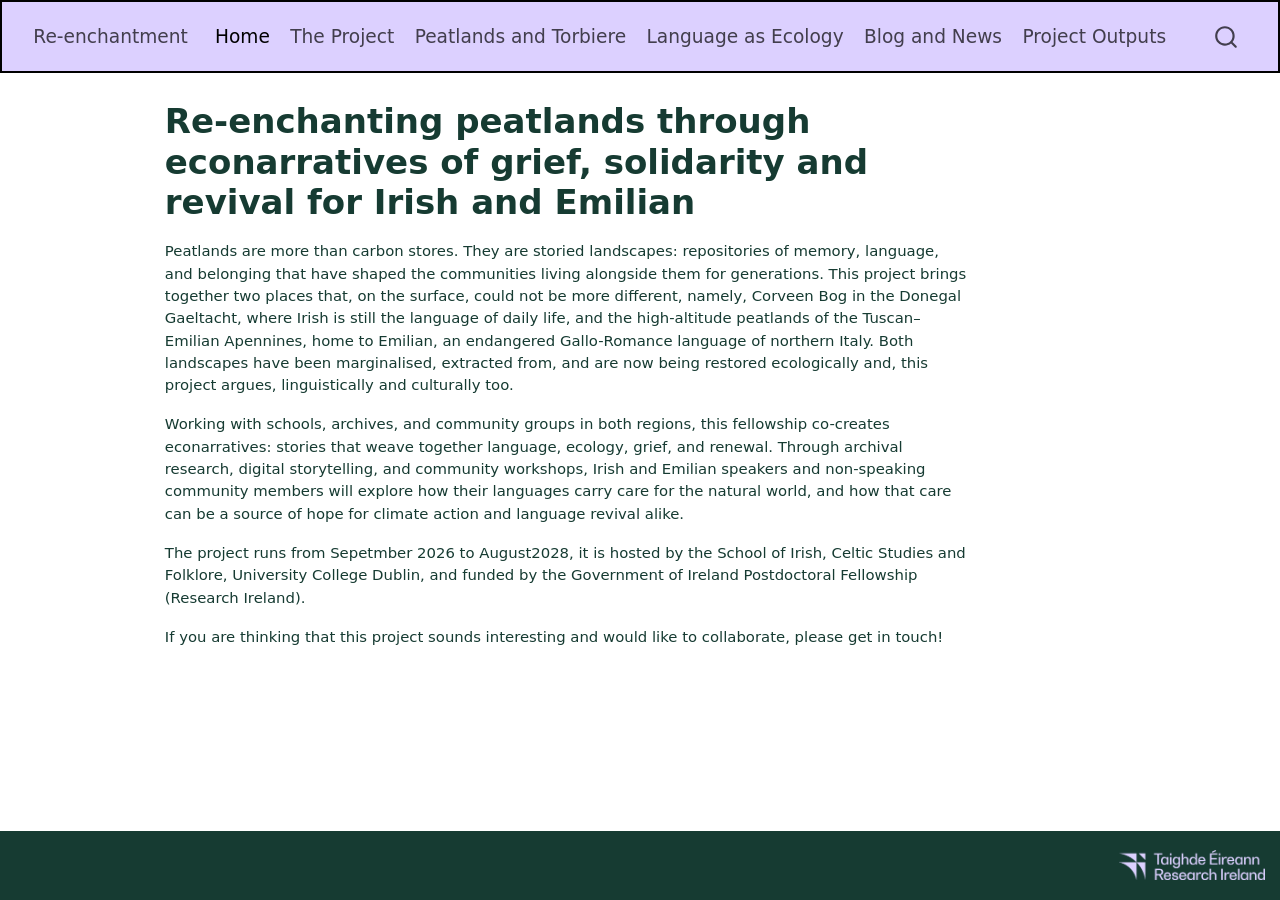
==== docs/index.html @ 51515327 "updates" ====
<!DOCTYPE html>
<html xmlns="http://www.w3.org/1999/xhtml" lang="en" xml:lang="en"><head>

<meta charset="utf-8">
<meta name="generator" content="quarto-1.8.26">

<meta name="viewport" content="width=device-width, initial-scale=1.0, user-scalable=yes">


<title>Re-enchanting peatlands through econarratives of grief, solidarity and revival for Irish and Emilian – Re-enchantment</title>
<style>
code{white-space: pre-wrap;}
span.smallcaps{font-variant: small-caps;}
div.columns{display: flex; gap: min(4vw, 1.5em);}
div.column{flex: auto; overflow-x: auto;}
div.hanging-indent{margin-left: 1.5em; text-indent: -1.5em;}
ul.task-list{list-style: none;}
ul.task-list li input[type="checkbox"] {
  width: 0.8em;
  margin: 0 0.8em 0.2em -1em; /* quarto-specific, see https://github.com/quarto-dev/quarto-cli/issues/4556 */ 
  vertical-align: middle;
}
</style>


<script src="site_libs/quarto-nav/quarto-nav.js"></script>
<script src="site_libs/quarto-nav/headroom.min.js"></script>
<script src="site_libs/clipboard/clipboard.min.js"></script>
<script src="site_libs/quarto-search/autocomplete.umd.js"></script>
<script src="site_libs/quarto-search/fuse.min.js"></script>
<script src="site_libs/quarto-search/quarto-search.js"></script>
<meta name="quarto:offset" content="./">
<script src="site_libs/quarto-html/quarto.js" type="module"></script>
<script src="site_libs/quarto-html/tabsets/tabsets.js" type="module"></script>
<script src="site_libs/quarto-html/axe/axe-check.js" type="module"></script>
<script src="site_libs/quarto-html/popper.min.js"></script>
<script src="site_libs/quarto-html/tippy.umd.min.js"></script>
<script src="site_libs/quarto-html/anchor.min.js"></script>
<link href="site_libs/quarto-html/tippy.css" rel="stylesheet">
<link href="site_libs/quarto-html/quarto-syntax-highlighting-587c61ba64f3a5504c4d52d930310e48.css" rel="stylesheet" id="quarto-text-highlighting-styles">
<script src="site_libs/bootstrap/bootstrap.min.js"></script>
<link href="site_libs/bootstrap/bootstrap-icons.css" rel="stylesheet">
<link href="site_libs/bootstrap/bootstrap-256f90f2b0f2d18061ef7e98c6ca9e3e.min.css" rel="stylesheet" append-hash="true" id="quarto-bootstrap" data-mode="light">
<script id="quarto-search-options" type="application/json">{
  "location": "navbar",
  "copy-button": false,
  "collapse-after": 3,
  "panel-placement": "end",
  "type": "overlay",
  "limit": 50,
  "keyboard-shortcut": [
    "f",
    "/",
    "s"
  ],
  "show-item-context": false,
  "language": {
    "search-no-results-text": "No results",
    "search-matching-documents-text": "matching documents",
    "search-copy-link-title": "Copy link to search",
    "search-hide-matches-text": "Hide additional matches",
    "search-more-match-text": "more match in this document",
    "search-more-matches-text": "more matches in this document",
    "search-clear-button-title": "Clear",
    "search-text-placeholder": "",
    "search-detached-cancel-button-title": "Cancel",
    "search-submit-button-title": "Submit",
    "search-label": "Search"
  }
}</script>


<link rel="stylesheet" href="styles.css">
</head>

<body class="nav-fixed quarto-light">

<div id="quarto-search-results"></div>
  <header id="quarto-header" class="headroom fixed-top">
    <nav class="navbar navbar-expand-lg " data-bs-theme="dark">
      <div class="navbar-container container-fluid">
      <div class="navbar-brand-container mx-auto">
    <a class="navbar-brand" href="./index.html">
    <span class="navbar-title">Re-enchantment</span>
    </a>
  </div>
            <div id="quarto-search" class="" title="Search"></div>
          <button class="navbar-toggler" type="button" data-bs-toggle="collapse" data-bs-target="#navbarCollapse" aria-controls="navbarCollapse" role="menu" aria-expanded="false" aria-label="Toggle navigation" onclick="if (window.quartoToggleHeadroom) { window.quartoToggleHeadroom(); }">
  <span class="navbar-toggler-icon"></span>
</button>
          <div class="collapse navbar-collapse" id="navbarCollapse">
            <ul class="navbar-nav navbar-nav-scroll me-auto">
  <li class="nav-item">
    <a class="nav-link active" href="./index.html" aria-current="page"> 
<span class="menu-text">Home</span></a>
  </li>  
  <li class="nav-item">
    <a class="nav-link" href="./project.html"> 
<span class="menu-text">The Project</span></a>
  </li>  
  <li class="nav-item">
    <a class="nav-link" href="./peatlands.html"> 
<span class="menu-text">Peatlands and Torbiere</span></a>
  </li>  
  <li class="nav-item">
    <a class="nav-link" href="./languagecology.html"> 
<span class="menu-text">Language as Ecology</span></a>
  </li>  
  <li class="nav-item">
    <a class="nav-link" href="./blog.html"> 
<span class="menu-text">Blog and News</span></a>
  </li>  
  <li class="nav-item">
    <a class="nav-link" href="./outputs.html"> 
<span class="menu-text">Project Outputs</span></a>
  </li>  
</ul>
          </div> <!-- /navcollapse -->
            <div class="quarto-navbar-tools">
</div>
      </div> <!-- /container-fluid -->
    </nav>
</header>
<!-- content -->
<div id="quarto-content" class="quarto-container page-columns page-rows-contents page-layout-article page-navbar">
<!-- sidebar -->
<!-- margin-sidebar -->
    <div id="quarto-margin-sidebar" class="sidebar margin-sidebar zindex-bottom">
        
    </div>
<!-- main -->
<main class="content" id="quarto-document-content">

<header id="title-block-header" class="quarto-title-block default">
<div class="quarto-title">
<h1 class="title">Re-enchanting peatlands through econarratives of grief, solidarity and revival for Irish and Emilian</h1>
</div>



<div class="quarto-title-meta">

    
  
    
  </div>
  


</header>


<p>Peatlands are more than carbon stores. They are storied landscapes: repositories of memory, language, and belonging that have shaped the communities living alongside them for generations. This project brings together two places that, on the surface, could not be more different, namely, Corveen Bog in the Donegal Gaeltacht, where Irish is still the language of daily life, and the high-altitude peatlands of the Tuscan–Emilian Apennines, home to Emilian, an endangered Gallo-Romance language of northern Italy. Both landscapes have been marginalised, extracted from, and are now being restored ecologically and, this project argues, linguistically and culturally too.</p>
<p>Working with schools, archives, and community groups in both regions, this fellowship co-creates econarratives: stories that weave together language, ecology, grief, and renewal. Through archival research, digital storytelling, and community workshops, Irish and Emilian speakers and non-speaking community members will explore how their languages carry care for the natural world, and how that care can be a source of hope for climate action and language revival alike.</p>
<p>The project runs from Sepetmber 2026 to August2028, it is hosted by the School of Irish, Celtic Studies and Folklore, University College Dublin, and funded by the Government of Ireland Postdoctoral Fellowship (Research Ireland).</p>
<p>If you are thinking that this project sounds interesting and would like to collaborate, please get in touch!</p>



</main> <!-- /main -->
<script id="quarto-html-after-body" type="application/javascript">
  window.document.addEventListener("DOMContentLoaded", function (event) {
    const icon = "";
    const anchorJS = new window.AnchorJS();
    anchorJS.options = {
      placement: 'right',
      icon: icon
    };
    anchorJS.add('.anchored');
    const isCodeAnnotation = (el) => {
      for (const clz of el.classList) {
        if (clz.startsWith('code-annotation-')) {                     
          return true;
        }
      }
      return false;
    }
    const onCopySuccess = function(e) {
      // button target
      const button = e.trigger;
      // don't keep focus
      button.blur();
      // flash "checked"
      button.classList.add('code-copy-button-checked');
      var currentTitle = button.getAttribute("title");
      button.setAttribute("title", "Copied!");
      let tooltip;
      if (window.bootstrap) {
        button.setAttribute("data-bs-toggle", "tooltip");
        button.setAttribute("data-bs-placement", "left");
        button.setAttribute("data-bs-title", "Copied!");
        tooltip = new bootstrap.Tooltip(button, 
          { trigger: "manual", 
            customClass: "code-copy-button-tooltip",
            offset: [0, -8]});
        tooltip.show();    
      }
      setTimeout(function() {
        if (tooltip) {
          tooltip.hide();
          button.removeAttribute("data-bs-title");
          button.removeAttribute("data-bs-toggle");
          button.removeAttribute("data-bs-placement");
        }
        button.setAttribute("title", currentTitle);
        button.classList.remove('code-copy-button-checked');
      }, 1000);
      // clear code selection
      e.clearSelection();
    }
    const getTextToCopy = function(trigger) {
      const outerScaffold = trigger.parentElement.cloneNode(true);
      const codeEl = outerScaffold.querySelector('code');
      for (const childEl of codeEl.children) {
        if (isCodeAnnotation(childEl)) {
          childEl.remove();
        }
      }
      return codeEl.innerText;
    }
    const clipboard = new window.ClipboardJS('.code-copy-button:not([data-in-quarto-modal])', {
      text: getTextToCopy
    });
    clipboard.on('success', onCopySuccess);
    if (window.document.getElementById('quarto-embedded-source-code-modal')) {
      const clipboardModal = new window.ClipboardJS('.code-copy-button[data-in-quarto-modal]', {
        text: getTextToCopy,
        container: window.document.getElementById('quarto-embedded-source-code-modal')
      });
      clipboardModal.on('success', onCopySuccess);
    }
      var localhostRegex = new RegExp(/^(?:http|https):\/\/localhost\:?[0-9]*\//);
      var mailtoRegex = new RegExp(/^mailto:/);
        var filterRegex = new RegExp('/' + window.location.host + '/');
      var isInternal = (href) => {
          return filterRegex.test(href) || localhostRegex.test(href) || mailtoRegex.test(href);
      }
      // Inspect non-navigation links and adorn them if external
     var links = window.document.querySelectorAll('a[href]:not(.nav-link):not(.navbar-brand):not(.toc-action):not(.sidebar-link):not(.sidebar-item-toggle):not(.pagination-link):not(.no-external):not([aria-hidden]):not(.dropdown-item):not(.quarto-navigation-tool):not(.about-link)');
      for (var i=0; i<links.length; i++) {
        const link = links[i];
        if (!isInternal(link.href)) {
          // undo the damage that might have been done by quarto-nav.js in the case of
          // links that we want to consider external
          if (link.dataset.originalHref !== undefined) {
            link.href = link.dataset.originalHref;
          }
        }
      }
    function tippyHover(el, contentFn, onTriggerFn, onUntriggerFn) {
      const config = {
        allowHTML: true,
        maxWidth: 500,
        delay: 100,
        arrow: false,
        appendTo: function(el) {
            return el.parentElement;
        },
        interactive: true,
        interactiveBorder: 10,
        theme: 'quarto',
        placement: 'bottom-start',
      };
      if (contentFn) {
        config.content = contentFn;
      }
      if (onTriggerFn) {
        config.onTrigger = onTriggerFn;
      }
      if (onUntriggerFn) {
        config.onUntrigger = onUntriggerFn;
      }
      window.tippy(el, config); 
    }
    const noterefs = window.document.querySelectorAll('a[role="doc-noteref"]');
    for (var i=0; i<noterefs.length; i++) {
      const ref = noterefs[i];
      tippyHover(ref, function() {
        // use id or data attribute instead here
        let href = ref.getAttribute('data-footnote-href') || ref.getAttribute('href');
        try { href = new URL(href).hash; } catch {}
        const id = href.replace(/^#\/?/, "");
        const note = window.document.getElementById(id);
        if (note) {
          return note.innerHTML;
        } else {
          return "";
        }
      });
    }
    const xrefs = window.document.querySelectorAll('a.quarto-xref');
    const processXRef = (id, note) => {
      // Strip column container classes
      const stripColumnClz = (el) => {
        el.classList.remove("page-full", "page-columns");
        if (el.children) {
          for (const child of el.children) {
            stripColumnClz(child);
          }
        }
      }
      stripColumnClz(note)
      if (id === null || id.startsWith('sec-')) {
        // Special case sections, only their first couple elements
        const container = document.createElement("div");
        if (note.children && note.children.length > 2) {
          container.appendChild(note.children[0].cloneNode(true));
          for (let i = 1; i < note.children.length; i++) {
            const child = note.children[i];
            if (child.tagName === "P" && child.innerText === "") {
              continue;
            } else {
              container.appendChild(child.cloneNode(true));
              break;
            }
          }
          if (window.Quarto?.typesetMath) {
            window.Quarto.typesetMath(container);
          }
          return container.innerHTML
        } else {
          if (window.Quarto?.typesetMath) {
            window.Quarto.typesetMath(note);
          }
          return note.innerHTML;
        }
      } else {
        // Remove any anchor links if they are present
        const anchorLink = note.querySelector('a.anchorjs-link');
        if (anchorLink) {
          anchorLink.remove();
        }
        if (window.Quarto?.typesetMath) {
          window.Quarto.typesetMath(note);
        }
        if (note.classList.contains("callout")) {
          return note.outerHTML;
        } else {
          return note.innerHTML;
        }
      }
    }
    for (var i=0; i<xrefs.length; i++) {
      const xref = xrefs[i];
      tippyHover(xref, undefined, function(instance) {
        instance.disable();
        let url = xref.getAttribute('href');
        let hash = undefined; 
        if (url.startsWith('#')) {
          hash = url;
        } else {
          try { hash = new URL(url).hash; } catch {}
        }
        if (hash) {
          const id = hash.replace(/^#\/?/, "");
          const note = window.document.getElementById(id);
          if (note !== null) {
            try {
              const html = processXRef(id, note.cloneNode(true));
              instance.setContent(html);
            } finally {
              instance.enable();
              instance.show();
            }
          } else {
            // See if we can fetch this
            fetch(url.split('#')[0])
            .then(res => res.text())
            .then(html => {
              const parser = new DOMParser();
              const htmlDoc = parser.parseFromString(html, "text/html");
              const note = htmlDoc.getElementById(id);
              if (note !== null) {
                const html = processXRef(id, note);
                instance.setContent(html);
              } 
            }).finally(() => {
              instance.enable();
              instance.show();
            });
          }
        } else {
          // See if we can fetch a full url (with no hash to target)
          // This is a special case and we should probably do some content thinning / targeting
          fetch(url)
          .then(res => res.text())
          .then(html => {
            const parser = new DOMParser();
            const htmlDoc = parser.parseFromString(html, "text/html");
            const note = htmlDoc.querySelector('main.content');
            if (note !== null) {
              // This should only happen for chapter cross references
              // (since there is no id in the URL)
              // remove the first header
              if (note.children.length > 0 && note.children[0].tagName === "HEADER") {
                note.children[0].remove();
              }
              const html = processXRef(null, note);
              instance.setContent(html);
            } 
          }).finally(() => {
            instance.enable();
            instance.show();
          });
        }
      }, function(instance) {
      });
    }
        let selectedAnnoteEl;
        const selectorForAnnotation = ( cell, annotation) => {
          let cellAttr = 'data-code-cell="' + cell + '"';
          let lineAttr = 'data-code-annotation="' +  annotation + '"';
          const selector = 'span[' + cellAttr + '][' + lineAttr + ']';
          return selector;
        }
        const selectCodeLines = (annoteEl) => {
          const doc = window.document;
          const targetCell = annoteEl.getAttribute("data-target-cell");
          const targetAnnotation = annoteEl.getAttribute("data-target-annotation");
          const annoteSpan = window.document.querySelector(selectorForAnnotation(targetCell, targetAnnotation));
          const lines = annoteSpan.getAttribute("data-code-lines").split(",");
          const lineIds = lines.map((line) => {
            return targetCell + "-" + line;
          })
          let top = null;
          let height = null;
          let parent = null;
          if (lineIds.length > 0) {
              //compute the position of the single el (top and bottom and make a div)
              const el = window.document.getElementById(lineIds[0]);
              top = el.offsetTop;
              height = el.offsetHeight;
              parent = el.parentElement.parentElement;
            if (lineIds.length > 1) {
              const lastEl = window.document.getElementById(lineIds[lineIds.length - 1]);
              const bottom = lastEl.offsetTop + lastEl.offsetHeight;
              height = bottom - top;
            }
            if (top !== null && height !== null && parent !== null) {
              // cook up a div (if necessary) and position it 
              let div = window.document.getElementById("code-annotation-line-highlight");
              if (div === null) {
                div = window.document.createElement("div");
                div.setAttribute("id", "code-annotation-line-highlight");
                div.style.position = 'absolute';
                parent.appendChild(div);
              }
              div.style.top = top - 2 + "px";
              div.style.height = height + 4 + "px";
              div.style.left = 0;
              let gutterDiv = window.document.getElementById("code-annotation-line-highlight-gutter");
              if (gutterDiv === null) {
                gutterDiv = window.document.createElement("div");
                gutterDiv.setAttribute("id", "code-annotation-line-highlight-gutter");
                gutterDiv.style.position = 'absolute';
                const codeCell = window.document.getElementById(targetCell);
                const gutter = codeCell.querySelector('.code-annotation-gutter');
                gutter.appendChild(gutterDiv);
              }
              gutterDiv.style.top = top - 2 + "px";
              gutterDiv.style.height = height + 4 + "px";
            }
            selectedAnnoteEl = annoteEl;
          }
        };
        const unselectCodeLines = () => {
          const elementsIds = ["code-annotation-line-highlight", "code-annotation-line-highlight-gutter"];
          elementsIds.forEach((elId) => {
            const div = window.document.getElementById(elId);
            if (div) {
              div.remove();
            }
          });
          selectedAnnoteEl = undefined;
        };
          // Handle positioning of the toggle
      window.addEventListener(
        "resize",
        throttle(() => {
          elRect = undefined;
          if (selectedAnnoteEl) {
            selectCodeLines(selectedAnnoteEl);
          }
        }, 10)
      );
      function throttle(fn, ms) {
      let throttle = false;
      let timer;
        return (...args) => {
          if(!throttle) { // first call gets through
              fn.apply(this, args);
              throttle = true;
          } else { // all the others get throttled
              if(timer) clearTimeout(timer); // cancel #2
              timer = setTimeout(() => {
                fn.apply(this, args);
                timer = throttle = false;
              }, ms);
          }
        };
      }
        // Attach click handler to the DT
        const annoteDls = window.document.querySelectorAll('dt[data-target-cell]');
        for (const annoteDlNode of annoteDls) {
          annoteDlNode.addEventListener('click', (event) => {
            const clickedEl = event.target;
            if (clickedEl !== selectedAnnoteEl) {
              unselectCodeLines();
              const activeEl = window.document.querySelector('dt[data-target-cell].code-annotation-active');
              if (activeEl) {
                activeEl.classList.remove('code-annotation-active');
              }
              selectCodeLines(clickedEl);
              clickedEl.classList.add('code-annotation-active');
            } else {
              // Unselect the line
              unselectCodeLines();
              clickedEl.classList.remove('code-annotation-active');
            }
          });
        }
    const findCites = (el) => {
      const parentEl = el.parentElement;
      if (parentEl) {
        const cites = parentEl.dataset.cites;
        if (cites) {
          return {
            el,
            cites: cites.split(' ')
          };
        } else {
          return findCites(el.parentElement)
        }
      } else {
        return undefined;
      }
    };
    var bibliorefs = window.document.querySelectorAll('a[role="doc-biblioref"]');
    for (var i=0; i<bibliorefs.length; i++) {
      const ref = bibliorefs[i];
      const citeInfo = findCites(ref);
      if (citeInfo) {
        tippyHover(citeInfo.el, function() {
          var popup = window.document.createElement('div');
          citeInfo.cites.forEach(function(cite) {
            var citeDiv = window.document.createElement('div');
            citeDiv.classList.add('hanging-indent');
            citeDiv.classList.add('csl-entry');
            var biblioDiv = window.document.getElementById('ref-' + cite);
            if (biblioDiv) {
              citeDiv.innerHTML = biblioDiv.innerHTML;
            }
            popup.appendChild(citeDiv);
          });
          return popup.innerHTML;
        });
      }
    }
  });
  </script>
</div> <!-- /content -->
<footer class="footer">
  <div class="nav-footer">
    <div class="nav-footer-left">
      &nbsp;
    </div>   
    <div class="nav-footer-center">
      &nbsp;
    </div>
    <div class="nav-footer-right">
      <ul class="footer-items list-unstyled">
    <li class="nav-item">
 <img src="files/RILogo.png" alt="Research Ireland" height="30">
  </li>  
</ul>
    </div>
  </div>
</footer>




</body></html>
---- docs/site_libs/quarto-html/tippy.css ----
.tippy-box[data-animation=fade][data-state=hidden]{opacity:0}[data-tippy-root]{max-width:calc(100vw - 10px)}.tippy-box{position:relative;background-color:#333;color:#fff;border-radius:4px;font-size:14px;line-height:1.4;white-space:normal;outline:0;transition-property:transform,visibility,opacity}.tippy-box[data-placement^=top]>.tippy-arrow{bottom:0}.tippy-box[data-placement^=top]>.tippy-arrow:before{bottom:-7px;left:0;border-width:8px 8px 0;border-top-color:initial;transform-origin:center top}.tippy-box[data-placement^=bottom]>.tippy-arrow{top:0}.tippy-box[data-placement^=bottom]>.tippy-arrow:before{top:-7px;left:0;border-width:0 8px 8px;border-bottom-color:initial;transform-origin:center bottom}.tippy-box[data-placement^=left]>.tippy-arrow{right:0}.tippy-box[data-placement^=left]>.tippy-arrow:before{border-width:8px 0 8px 8px;border-left-color:initial;right:-7px;transform-origin:center left}.tippy-box[data-placement^=right]>.tippy-arrow{left:0}.tippy-box[data-placement^=right]>.tippy-arrow:before{left:-7px;border-width:8px 8px 8px 0;border-right-color:initial;transform-origin:center right}.tippy-box[data-inertia][data-state=visible]{transition-timing-function:cubic-bezier(.54,1.5,.38,1.11)}.tippy-arrow{width:16px;height:16px;color:#333}.tippy-arrow:before{content:"";position:absolute;border-color:transparent;border-style:solid}.tippy-content{position:relative;padding:5px 9px;z-index:1}
---- docs/site_libs/quarto-html/quarto-syntax-highlighting-587c61ba64f3a5504c4d52d930310e48.css ----
/* quarto syntax highlight colors */
:root {
  --quarto-hl-ot-color: #003B4F;
  --quarto-hl-at-color: #657422;
  --quarto-hl-ss-color: #20794D;
  --quarto-hl-an-color: #5E5E5E;
  --quarto-hl-fu-color: #4758AB;
  --quarto-hl-st-color: #20794D;
  --quarto-hl-cf-color: #003B4F;
  --quarto-hl-op-color: #5E5E5E;
  --quarto-hl-er-color: #AD0000;
  --quarto-hl-bn-color: #AD0000;
  --quarto-hl-al-color: #AD0000;
  --quarto-hl-va-color: #111111;
  --quarto-hl-bu-color: inherit;
  --quarto-hl-ex-color: inherit;
  --quarto-hl-pp-color: #AD0000;
  --quarto-hl-in-color: #5E5E5E;
  --quarto-hl-vs-color: #20794D;
  --quarto-hl-wa-color: #5E5E5E;
  --quarto-hl-do-color: #5E5E5E;
  --quarto-hl-im-color: #00769E;
  --quarto-hl-ch-color: #20794D;
  --quarto-hl-dt-color: #AD0000;
  --quarto-hl-fl-color: #AD0000;
  --quarto-hl-co-color: #5E5E5E;
  --quarto-hl-cv-color: #5E5E5E;
  --quarto-hl-cn-color: #8f5902;
  --quarto-hl-sc-color: #5E5E5E;
  --quarto-hl-dv-color: #AD0000;
  --quarto-hl-kw-color: #003B4F;
}

/* other quarto variables */
:root {
  --quarto-font-monospace: SFMono-Regular, Menlo, Monaco, Consolas, "Liberation Mono", "Courier New", monospace;
}

/* syntax highlight based on Pandoc's rules */
pre > code.sourceCode > span {
  color: #003B4F;
}

code.sourceCode > span {
  color: #003B4F;
}

div.sourceCode,
div.sourceCode pre.sourceCode {
  color: #003B4F;
}

/* Normal */
code span {
  color: #003B4F;
}

/* Alert */
code span.al {
  color: #AD0000;
  font-style: inherit;
}

/* Annotation */
code span.an {
  color: #5E5E5E;
  font-style: inherit;
}

/* Attribute */
code span.at {
  color: #657422;
  font-style: inherit;
}

/* BaseN */
code span.bn {
  color: #AD0000;
  font-style: inherit;
}

/* BuiltIn */
code span.bu {
  font-style: inherit;
}

/* ControlFlow */
code span.cf {
  color: #003B4F;
  font-weight: bold;
  font-style: inherit;
}

/* Char */
code span.ch {
  color: #20794D;
  font-style: inherit;
}

/* Constant */
code span.cn {
  color: #8f5902;
  font-style: inherit;
}

/* Comment */
code span.co {
  color: #5E5E5E;
  font-style: inherit;
}

/* CommentVar */
code span.cv {
  color: #5E5E5E;
  font-style: italic;
}

/* Documentation */
code span.do {
  color: #5E5E5E;
  font-style: italic;
}

/* DataType */
code span.dt {
  color: #AD0000;
  font-style: inherit;
}

/* DecVal */
code span.dv {
  color: #AD0000;
  font-style: inherit;
}

/* Error */
code span.er {
  color: #AD0000;
  font-style: inherit;
}

/* Extension */
code span.ex {
  font-style: inherit;
}

/* Float */
code span.fl {
  color: #AD0000;
  font-style: inherit;
}

/* Function */
code span.fu {
  color: #4758AB;
  font-style: inherit;
}

/* Import */
code span.im {
  color: #00769E;
  font-style: inherit;
}

/* Information */
code span.in {
  color: #5E5E5E;
  font-style: inherit;
}

/* Keyword */
code span.kw {
  color: #003B4F;
  font-weight: bold;
  font-style: inherit;
}

/* Operator */
code span.op {
  color: #5E5E5E;
  font-style: inherit;
}

/* Other */
code span.ot {
  color: #003B4F;
  font-style: inherit;
}

/* Preprocessor */
code span.pp {
  color: #AD0000;
  font-style: inherit;
}

/* SpecialChar */
code span.sc {
  color: #5E5E5E;
  font-style: inherit;
}

/* SpecialString */
code span.ss {
  color: #20794D;
  font-style: inherit;
}

/* String */
code span.st {
  color: #20794D;
  font-style: inherit;
}

/* Variable */
code span.va {
  color: #111111;
  font-style: inherit;
}

/* VerbatimString */
code span.vs {
  color: #20794D;
  font-style: inherit;
}

/* Warning */
code span.wa {
  color: #5E5E5E;
  font-style: italic;
}

.prevent-inlining {
  content: "</";
}

/*# sourceMappingURL=2dce1cc6c82594539e1579de68416b47.css.map */
---- docs/styles.css ----
/* css styles */

.nav-footer {
  background-color: #163B32;
  color: white;
}

.nav-footer .footer-items {
  padding-top: 10px;
  padding-bottom: 10px;
}

.nav-footer img {
  max-height: 30px;
}
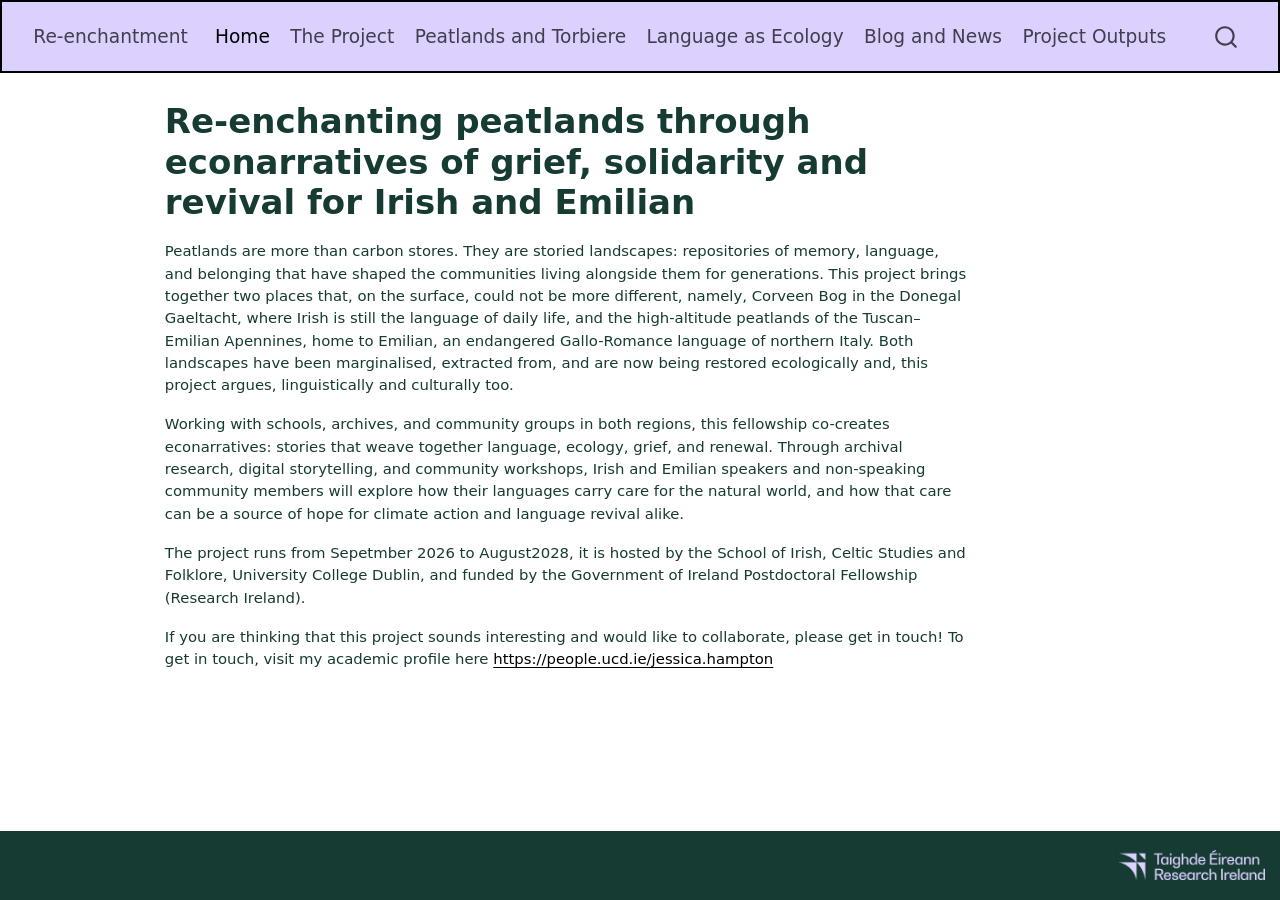
==== commit bff737e0: "ucd profile" ====
--- a/docs/index.html
+++ b/docs/index.html
@@ -153,7 +153,7 @@
 <p>Peatlands are more than carbon stores. They are storied landscapes: repositories of memory, language, and belonging that have shaped the communities living alongside them for generations. This project brings together two places that, on the surface, could not be more different, namely, Corveen Bog in the Donegal Gaeltacht, where Irish is still the language of daily life, and the high-altitude peatlands of the Tuscan–Emilian Apennines, home to Emilian, an endangered Gallo-Romance language of northern Italy. Both landscapes have been marginalised, extracted from, and are now being restored ecologically and, this project argues, linguistically and culturally too.</p>
 <p>Working with schools, archives, and community groups in both regions, this fellowship co-creates econarratives: stories that weave together language, ecology, grief, and renewal. Through archival research, digital storytelling, and community workshops, Irish and Emilian speakers and non-speaking community members will explore how their languages carry care for the natural world, and how that care can be a source of hope for climate action and language revival alike.</p>
 <p>The project runs from Sepetmber 2026 to August2028, it is hosted by the School of Irish, Celtic Studies and Folklore, University College Dublin, and funded by the Government of Ireland Postdoctoral Fellowship (Research Ireland).</p>
-<p>If you are thinking that this project sounds interesting and would like to collaborate, please get in touch!</p>
+<p>If you are thinking that this project sounds interesting and would like to collaborate, please get in touch! To get in touch, visit my academic profile here <a href="https://people.ucd.ie/jessica.hampton" class="uri">https://people.ucd.ie/jessica.hampton</a></p>
 
 
 
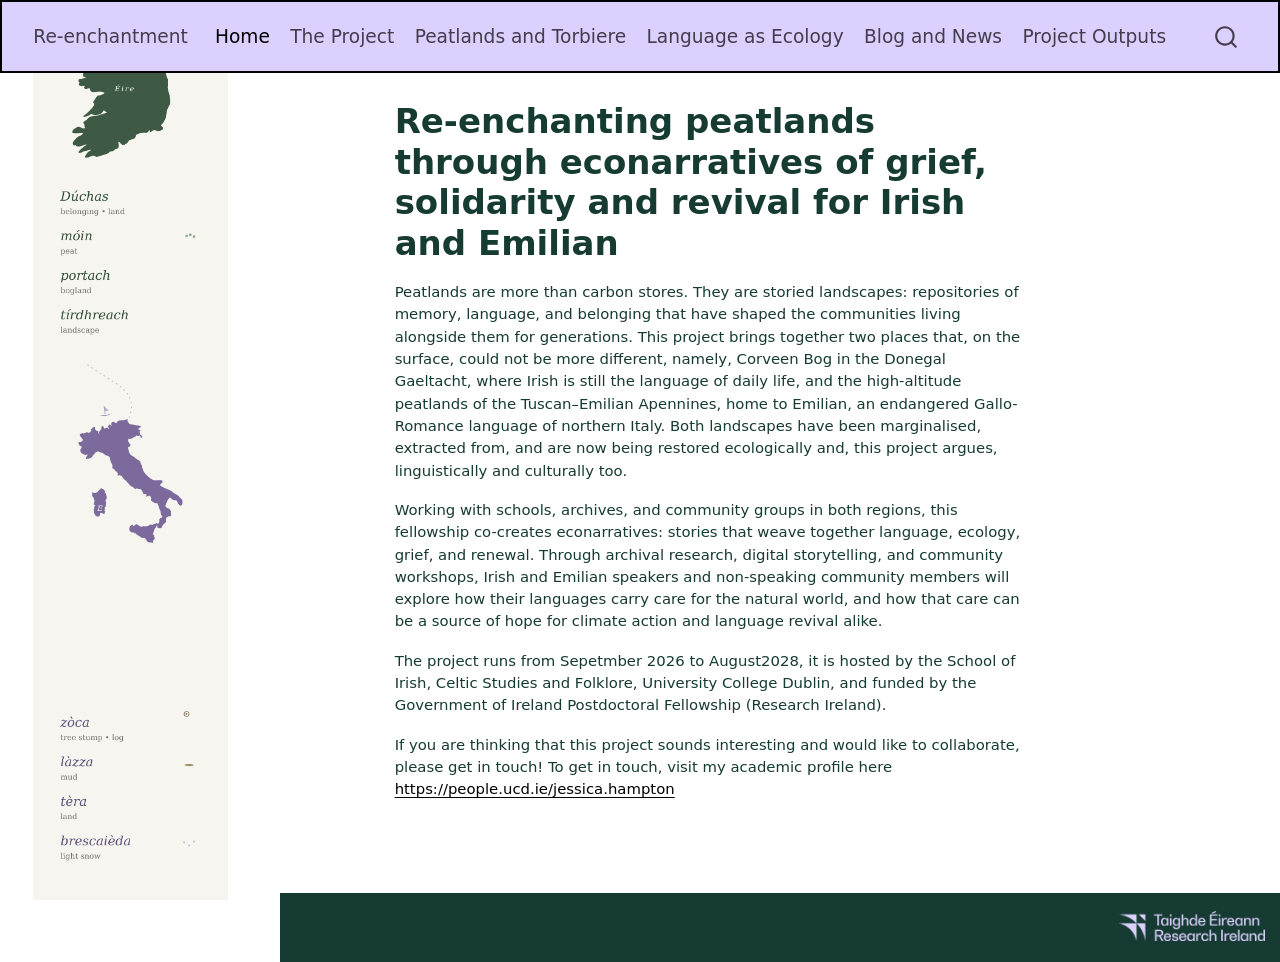
==== commit aa010e5c: "wallpaper" ====
--- a/docs/index.html
+++ b/docs/index.html
@@ -130,6 +130,7 @@
     </div>
 <!-- main -->
 <main class="content" id="quarto-document-content">
+<div class="wallpaper-left"></div>
 
 <header id="title-block-header" class="quarto-title-block default">
 <div class="quarto-title">
--- a/docs/styles.css
+++ b/docs/styles.css
@@ -14,3 +14,32 @@
   max-height: 30px;
 }
 
+.wallpaper-left {
+  position: fixed;
+  top: 0;
+  left: 0;
+  width: 260px;
+  height: 100vh;
+
+  background-image: url("files/wallpaper.png");
+  background-repeat: no-repeat;
+  background-position: center top;
+  background-size: contain;
+
+  pointer-events: none;
+  z-index: 0;
+}
+
+body {
+  margin-left: 280px;
+}
+
+@media (max-width: 900px) {
+  .wallpaper-left {
+    display: none;
+  }
+
+  body {
+    margin-left: 0;
+  }
+}
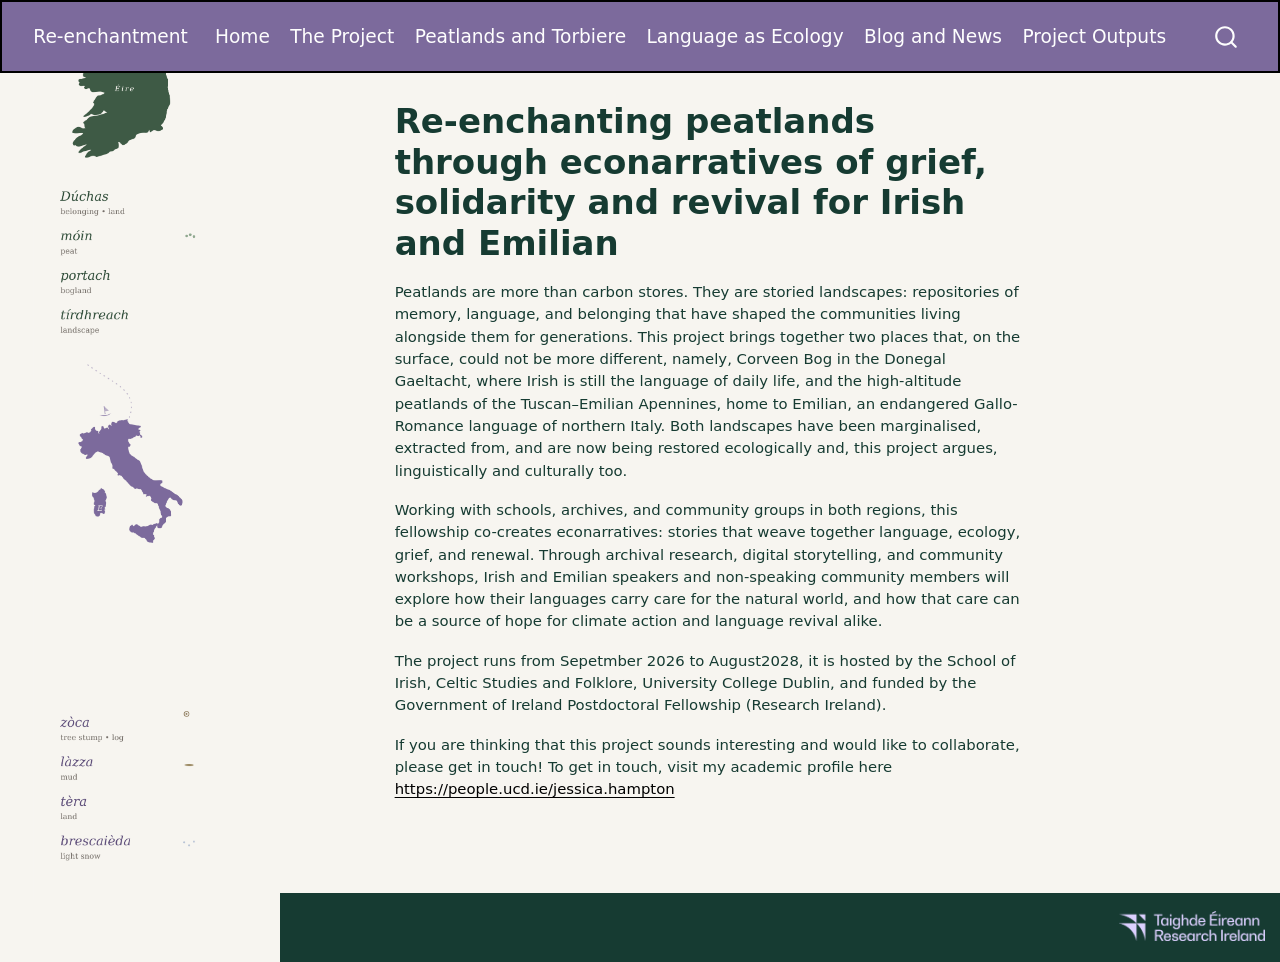
==== commit 221fffab: "colour" ====
--- a/docs/index.html
+++ b/docs/index.html
@@ -40,7 +40,7 @@
 <link href="site_libs/quarto-html/quarto-syntax-highlighting-587c61ba64f3a5504c4d52d930310e48.css" rel="stylesheet" id="quarto-text-highlighting-styles">
 <script src="site_libs/bootstrap/bootstrap.min.js"></script>
 <link href="site_libs/bootstrap/bootstrap-icons.css" rel="stylesheet">
-<link href="site_libs/bootstrap/bootstrap-256f90f2b0f2d18061ef7e98c6ca9e3e.min.css" rel="stylesheet" append-hash="true" id="quarto-bootstrap" data-mode="light">
+<link href="site_libs/bootstrap/bootstrap-61fd8b2bb3b2a88f0216b59456503f86.min.css" rel="stylesheet" append-hash="true" id="quarto-bootstrap" data-mode="light">
 <script id="quarto-search-options" type="application/json">{
   "location": "navbar",
   "copy-button": false,
--- a/docs/styles.css
+++ b/docs/styles.css
@@ -42,4 +42,9 @@
   body {
     margin-left: 0;
   }
+}
+
+html,
+body {
+  background: #F7F5F0;
 }
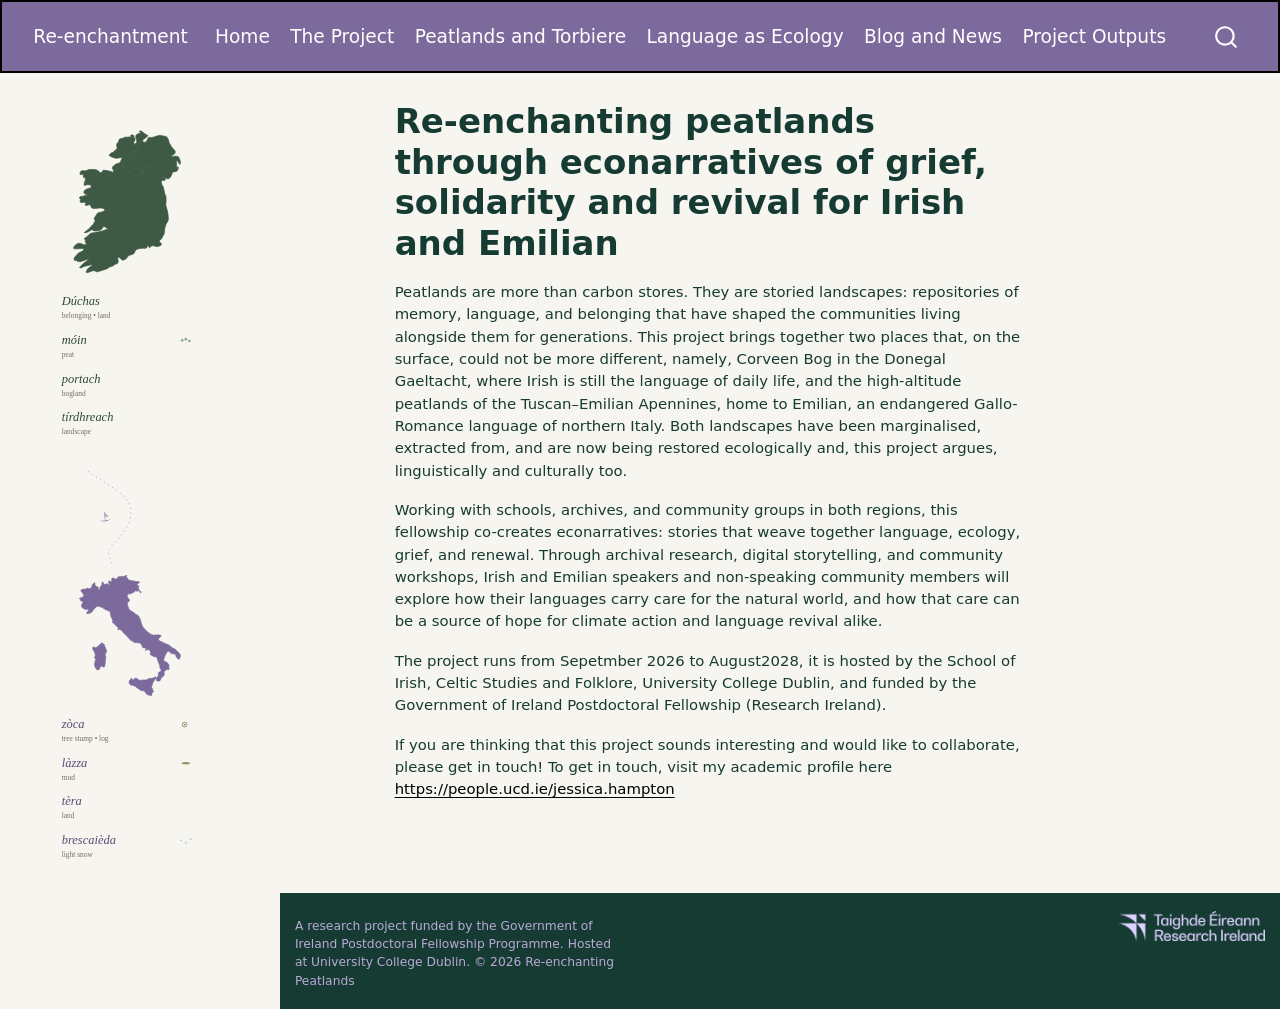
==== commit d6126cbc: "footer" ====
--- a/docs/index.html
+++ b/docs/index.html
@@ -563,7 +563,11 @@
 <footer class="footer">
   <div class="nav-footer">
     <div class="nav-footer-left">
-      &nbsp;
+      <ul class="footer-items list-unstyled">
+    <li class="nav-item">
+ A research project funded by the Government of Ireland Postdoctoral Fellowship Programme. Hosted at University College Dublin. © 2026 Re-enchanting Peatlands
+  </li>  
+</ul>
     </div>   
     <div class="nav-footer-center">
       &nbsp;
--- a/docs/styles.css
+++ b/docs/styles.css
@@ -2,7 +2,7 @@
 
 .nav-footer {
   background-color: #163B32;
-  color: white;
+  color: #B8A9D6;
 }
 
 .nav-footer .footer-items {
@@ -12,6 +12,14 @@
 
 .nav-footer img {
   max-height: 30px;
+}
+
+.nav-footer a {
+  color: #B8A9D6;
+}
+
+.nav-footer a:hover {
+  color: #B8A9D6;
 }
 
 .wallpaper-left {
@@ -21,7 +29,7 @@
   width: 260px;
   height: 100vh;
 
-  background-image: url("files/wallpaper.png");
+  background-image: url("files/wallpaper.svg");
   background-repeat: no-repeat;
   background-position: center top;
   background-size: contain;
@@ -47,4 +55,219 @@
 html,
 body {
   background: #F7F5F0;
+}
+
+
+/* =========================================================
+   LANGUAGE AS ECOLOGY — PUBLICATION CARDS
+   ========================================================= */
+
+.publication-card {
+  background: #ffffff;
+  border: 1px solid rgba(62, 90, 69, 0.18);
+  border-left: 5px solid #3E5A45;
+  border-radius: 12px;
+
+  padding: 2rem 2.2rem;
+  margin: 2rem 0 3rem 0;
+
+  box-shadow: 0 4px 14px rgba(62, 90, 69, 0.08);
+}
+
+/* Publication title */
+
+.publication-card h3 {
+  color: #3E5A45;
+  margin-top: 0;
+  margin-bottom: 0.8rem;
+  font-size: 1.35rem;
+  line-height: 1.35;
+}
+
+/* APA citation */
+
+.publication-meta {
+  color: #555;
+  font-size: 0.95rem;
+  line-height: 1.6;
+  margin-bottom: 1.5rem;
+}
+
+.publication-meta a {
+  color: #7C6A9C;
+  font-weight: 600;
+}
+
+/* "Why it matters" box */
+
+.research-note {
+  background: #F7F5F0;
+  border-left: 4px solid #7C6A9C;
+  border-radius: 6px;
+
+  padding: 1rem 1.3rem;
+  margin: 1.5rem 0;
+
+  font-size: 0.95rem;
+}
+
+.research-note strong {
+  color: #7C6A9C;
+  text-transform: uppercase;
+  letter-spacing: 0.06em;
+  font-size: 0.78rem;
+}
+
+/* Abstract */
+
+.publication-card details {
+  margin-top: 1.5rem;
+  border-top: 1px solid rgba(62, 90, 69, 0.15);
+  padding-top: 1rem;
+}
+
+.publication-card summary {
+  color: #3E5A45;
+  font-weight: 600;
+  cursor: pointer;
+  letter-spacing: 0.03em;
+}
+
+.publication-card details p {
+  margin-top: 1rem;
+  line-height: 1.7;
+}
+
+/* Category label */
+
+.publication-category {
+  display: inline-block;
+
+  color: #7C6A9C;
+  border: 1px solid rgba(124, 106, 156, 0.35);
+  border-radius: 20px;
+
+  padding: 0.25rem 0.7rem;
+  margin-bottom: 1rem;
+
+  font-size: 0.72rem;
+  font-weight: 700;
+  letter-spacing: 0.08em;
+  text-transform: uppercase;
+}
+
+/* Mobile */
+
+@media (max-width: 700px) {
+  .publication-card {
+    padding: 1.4rem;
+    margin: 1.5rem 0 2rem 0;
+  }
+
+  .publication-card h3 {
+    font-size: 1.15rem;
+  }
+}
+
+/* =========================================================
+   RESEARCH SECTION NAVIGATION
+   ========================================================= */
+
+.research-nav {
+  display: flex;
+  flex-wrap: wrap;
+  gap: 0.8rem;
+
+  margin: 2rem 0 3rem 0;
+}
+
+.research-nav-item {
+  display: inline-block;
+
+  padding: 0.7rem 1.2rem;
+
+  background-color: #ffffff;
+  color: #3E5A45;
+
+  border: 1px solid rgba(62, 90, 69, 0.3);
+  border-radius: 25px;
+
+  text-decoration: none;
+  font-weight: 600;
+  font-size: 0.9rem;
+
+  transition:
+    background-color 0.2s ease,
+    color 0.2s ease,
+    transform 0.2s ease,
+    box-shadow 0.2s ease;
+}
+
+.research-nav-item:hover {
+  background-color: #3E5A45;
+  color: #ffffff;
+
+  transform: translateY(-2px);
+
+  box-shadow: 0 4px 10px rgba(62, 90, 69, 0.15);
+
+  text-decoration: none;
+}
+
+/* Make the destination headings scroll nicely
+   beneath the fixed navbar */
+
+#linguistics-language,
+#ecology-geography,
+#interdisciplinary {
+  scroll-margin-top: 90px;
+}
+
+/* =========================================================
+   BOOK PUBLICATIONS
+   ========================================================= */
+
+.book-card {
+  display: flex;
+  gap: 1.8rem;
+  align-items: flex-start;
+  margin-bottom: 1.5rem;
+}
+
+.book-cover {
+  flex: 0 0 130px;
+}
+
+.book-cover img {
+  display: block;
+  width: 130px;
+  height: auto;
+
+  border-radius: 4px;
+
+  box-shadow: 0 5px 12px rgba(62, 90, 69, 0.18);
+}
+
+.book-details {
+  flex: 1;
+}
+
+.book-details h3 {
+  margin-top: 0;
+}
+
+/* Mobile */
+
+@media (max-width: 600px) {
+  .book-card {
+    flex-direction: column;
+  }
+
+  .book-cover {
+    flex-basis: auto;
+  }
+
+  .book-cover img {
+    width: 150px;
+  }
 }
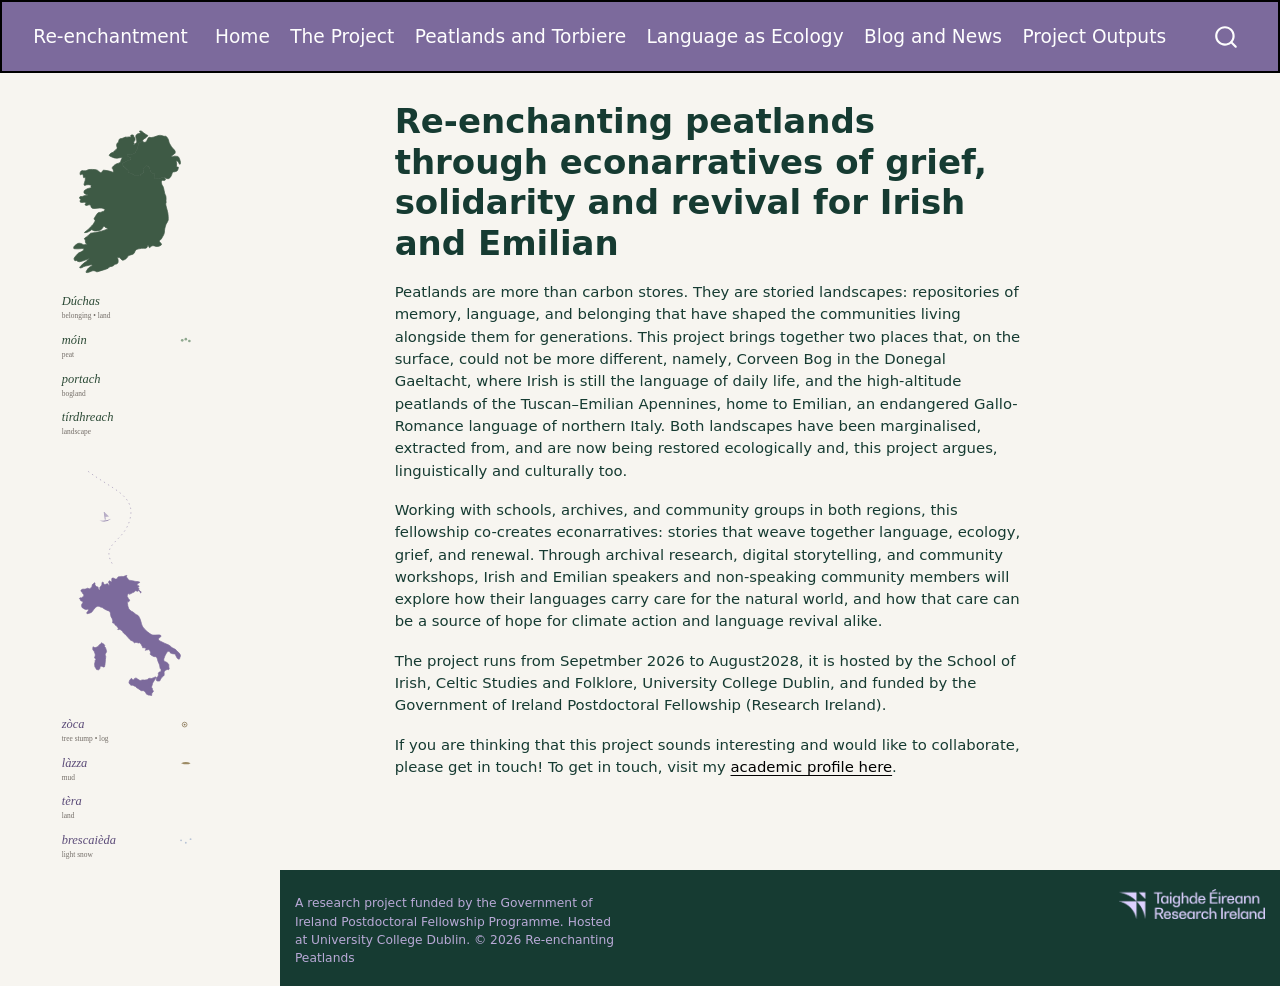
==== commit 8d351162: "link" ====
--- a/docs/index.html
+++ b/docs/index.html
@@ -154,7 +154,7 @@
 <p>Peatlands are more than carbon stores. They are storied landscapes: repositories of memory, language, and belonging that have shaped the communities living alongside them for generations. This project brings together two places that, on the surface, could not be more different, namely, Corveen Bog in the Donegal Gaeltacht, where Irish is still the language of daily life, and the high-altitude peatlands of the Tuscan–Emilian Apennines, home to Emilian, an endangered Gallo-Romance language of northern Italy. Both landscapes have been marginalised, extracted from, and are now being restored ecologically and, this project argues, linguistically and culturally too.</p>
 <p>Working with schools, archives, and community groups in both regions, this fellowship co-creates econarratives: stories that weave together language, ecology, grief, and renewal. Through archival research, digital storytelling, and community workshops, Irish and Emilian speakers and non-speaking community members will explore how their languages carry care for the natural world, and how that care can be a source of hope for climate action and language revival alike.</p>
 <p>The project runs from Sepetmber 2026 to August2028, it is hosted by the School of Irish, Celtic Studies and Folklore, University College Dublin, and funded by the Government of Ireland Postdoctoral Fellowship (Research Ireland).</p>
-<p>If you are thinking that this project sounds interesting and would like to collaborate, please get in touch! To get in touch, visit my academic profile here <a href="https://people.ucd.ie/jessica.hampton" class="uri">https://people.ucd.ie/jessica.hampton</a></p>
+<p>If you are thinking that this project sounds interesting and would like to collaborate, please get in touch! To get in touch, visit my <a href="https://people.ucd.ie/jessica.iubini-hampton">academic profile here</a>.</p>
 
 
 
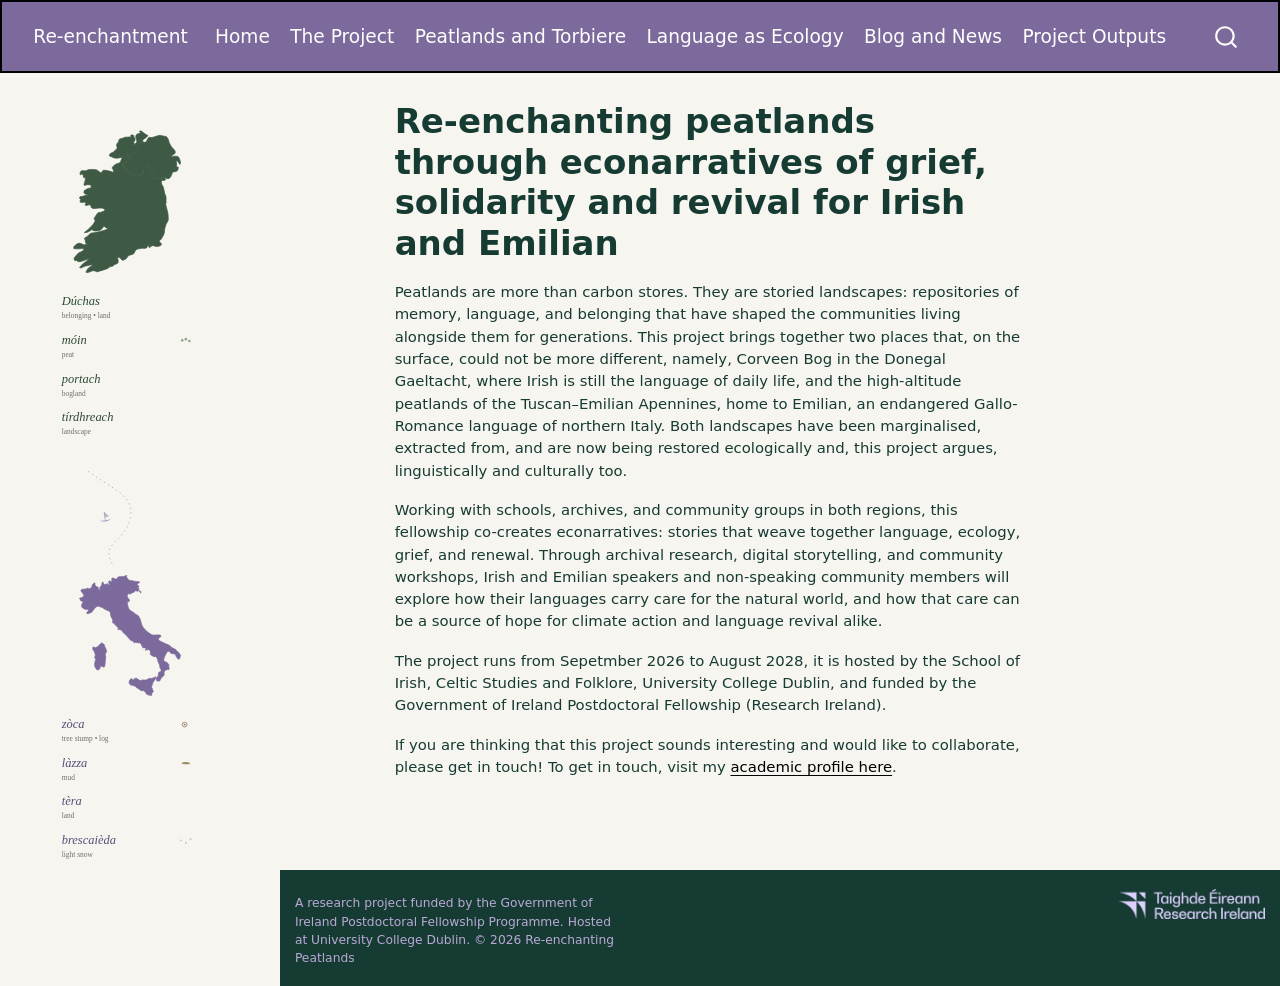
==== commit dce62b37: "typo" ====
--- a/docs/index.html
+++ b/docs/index.html
@@ -153,8 +153,8 @@
 
 <p>Peatlands are more than carbon stores. They are storied landscapes: repositories of memory, language, and belonging that have shaped the communities living alongside them for generations. This project brings together two places that, on the surface, could not be more different, namely, Corveen Bog in the Donegal Gaeltacht, where Irish is still the language of daily life, and the high-altitude peatlands of the Tuscan–Emilian Apennines, home to Emilian, an endangered Gallo-Romance language of northern Italy. Both landscapes have been marginalised, extracted from, and are now being restored ecologically and, this project argues, linguistically and culturally too.</p>
 <p>Working with schools, archives, and community groups in both regions, this fellowship co-creates econarratives: stories that weave together language, ecology, grief, and renewal. Through archival research, digital storytelling, and community workshops, Irish and Emilian speakers and non-speaking community members will explore how their languages carry care for the natural world, and how that care can be a source of hope for climate action and language revival alike.</p>
-<p>The project runs from Sepetmber 2026 to August2028, it is hosted by the School of Irish, Celtic Studies and Folklore, University College Dublin, and funded by the Government of Ireland Postdoctoral Fellowship (Research Ireland).</p>
-<p>If you are thinking that this project sounds interesting and would like to collaborate, please get in touch! To get in touch, visit my <a href="https://people.ucd.ie/jessica.iubini-hampton">academic profile here</a>.</p>
+<p>The project runs from Sepetmber 2026 to August 2028, it is hosted by the School of Irish, Celtic Studies and Folklore, University College Dublin, and funded by the Government of Ireland Postdoctoral Fellowship (Research Ireland).</p>
+<p>If you are thinking that this project sounds interesting and would like to collaborate, please get in touch! To get in touch, visit my <a href="https://people.ucd.ie/jessica.hampton">academic profile here</a>.</p>
 
 
 
